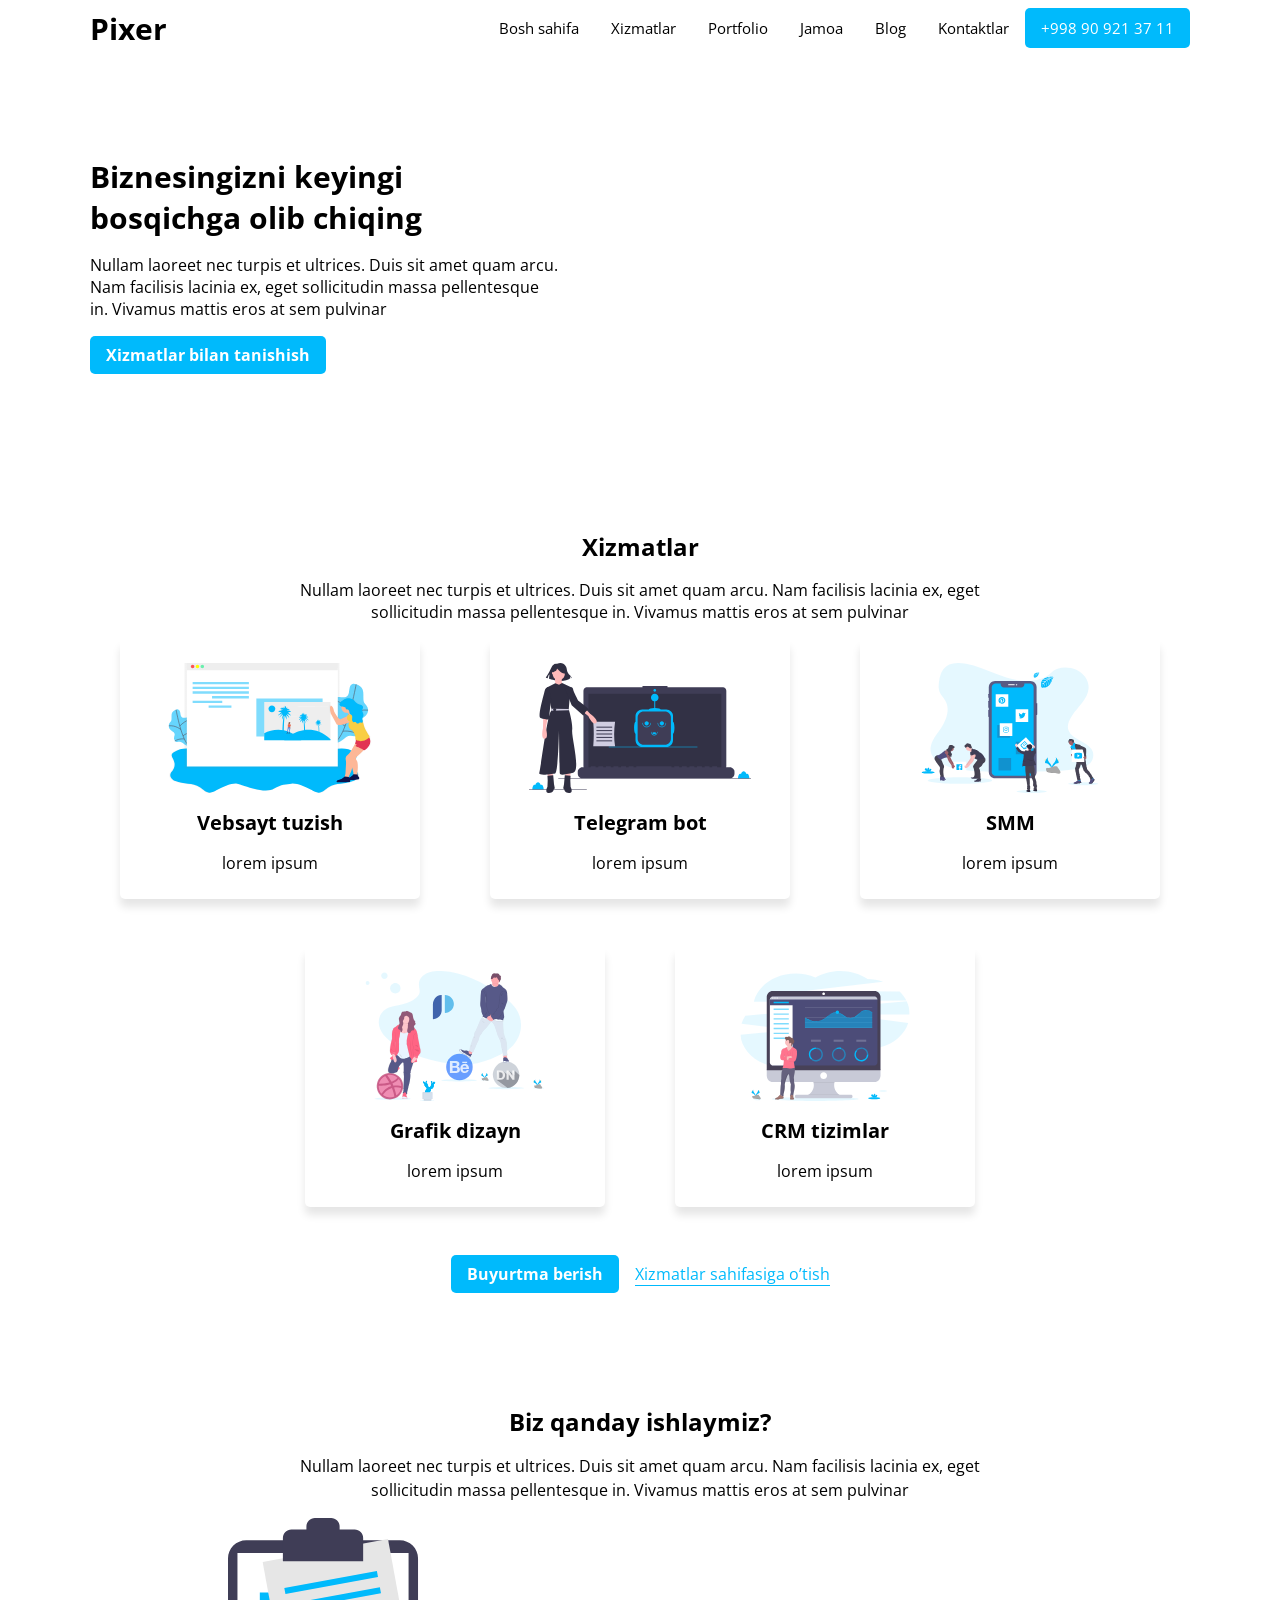
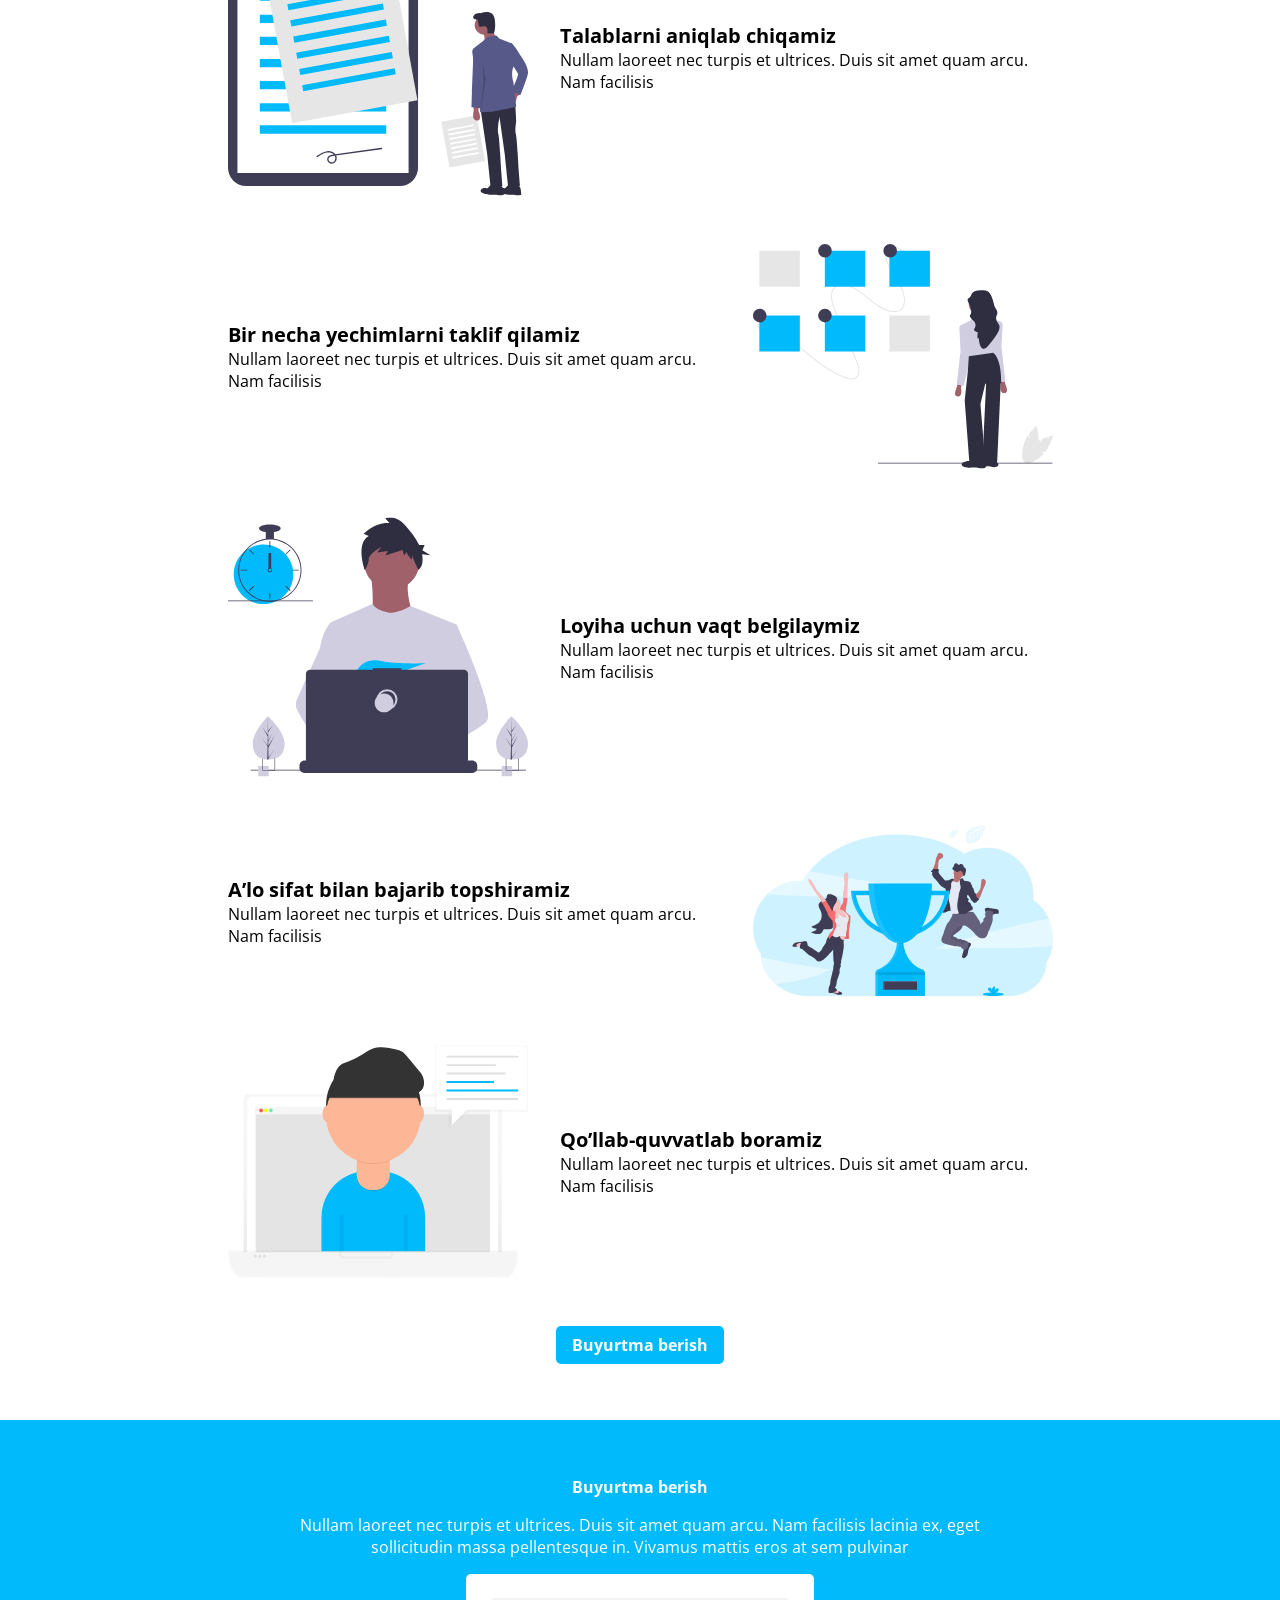
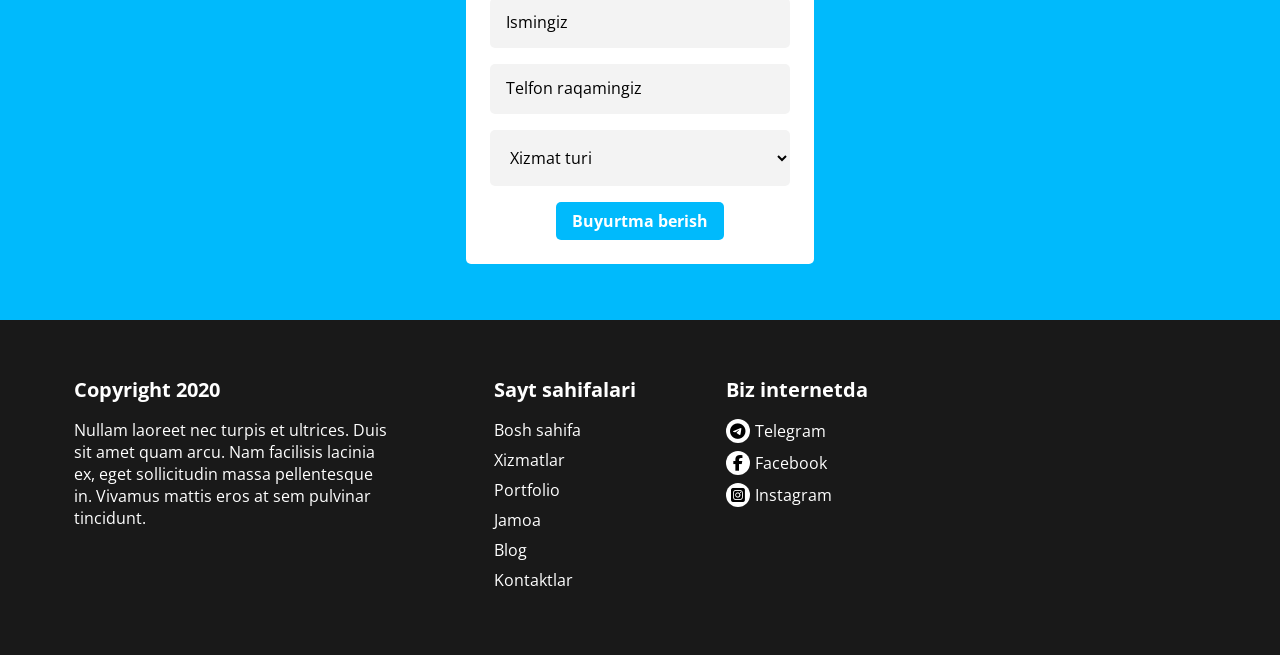
==== index.html @ 28dc3d65 "first pixer project by Maruf" ====
<!DOCTYPE html>
<html lang="en">

<head>
    <meta charset="UTF-8">
    <meta name="viewport" content="width=device-width, initial-scale=1.0">
    <title>Document</title>
    <link rel="stylesheet" href="./style.css">
    <link rel="stylesheet" href="https://cdnjs.cloudflare.com/ajax/libs/font-awesome/6.4.2/css/all.min.css"
        integrity="sha512-z3gLpd7yknf1YoNbCzqRKc4qyor8gaKU1qmn+CShxbuBusANI9QpRohGBreCFkKxLhei6S9CQXFEbbKuqLg0DA=="
        crossorigin="anonymous" referrerpolicy="no-referrer" />
</head>

<body>
    <header>
        <div class="container header__wrapper">
            <h1>Pixer</h1>
            <nav class="nav__wrapper">
                <ul class="list">

                </ul>
            </nav>
        </div>
    </header>
    <section class="main__section">
        <div class="container section__wrapper">
            <div class="main-section__info">
                <h2>Biznesingizni keyingi bosqichga
                    olib chiqing
                </h2>
                <p>
                    Nullam laoreet nec turpis et ultrices. Duis sit amet quam arcu. Nam facilisis lacinia ex, eget
                    sollicitudin massa pellentesque in. Vivamus mattis eros at sem pulvinar
                </p>
                <button type="submit">Xizmatlar bilan tanishish</button>
            </div>
            <iframe width="458" height="258"
                src="https://www.youtube.com/embed/Zd-twnYz2tE?si=4vcq_CEZ2XQ20uFf&amp;start=48"
                title="YouTube video player" frameborder="0"
                allow="accelerometer; autoplay; clipboard-write; encrypted-media; gyroscope; picture-in-picture; web-share"
                allowfullscreen>
            </iframe>
        </div>
    </section>
    <section class="service__section">
        <div class="container service__wrapper">
            <div class="service__title">
                <h2>Xizmatlar</h2>
                <p>Nullam laoreet nec turpis et ultrices. Duis sit amet quam arcu. Nam facilisis lacinia ex, eget
                    sollicitudin massa pellentesque in. Vivamus mattis eros at sem pulvinar
                </p>
            </div>
            <ul class="services">
                <li class="service">
                    <img src="./img/website-illustration.svg" alt="website img">
                    <h4>Vebsayt tuzish</h4>
                    <p>lorem ipsum</p>
                </li>
                <li class="service">
                    <img src="./img/bot-illustration.svg" alt="bot-illustration img">
                    <h4>Telegram bot</h4>
                    <p>lorem ipsum</p>
                </li>
                <li class="service">
                    <img src="./img/smm-illustration.svg" alt="smm-illustration img">
                    <h4>SMM</h4>
                    <p>lorem ipsum</p>
                </li>
                <li class="service">
                    <img src="./img/design-illustration.svg" alt="design-illustration img">
                    <h4>Grafik dizayn</h4>
                    <p>lorem ipsum</p>
                </li>
                <li class="service">
                    <img src="./img/crm-illustration.svg" alt="crm-illustration img">
                    <h4>CRM tizimlar</h4>
                    <p>lorem ipsum</p>
                </li>
            </ul>
            <div class="button__link">
                <button type="submit" class="btn">
                    Buyurtma berish
                </button>
                <a href="#">Xizmatlar sahifasiga o’tish</a>
            </div>

        </div>
    </section>
    <section class="working__section">
        <div class="container working__wrapper">
            <div class="working__title">
                <h2>Biz qanday ishlaymiz?</h2>
                <p>Nullam laoreet nec turpis et ultrices. Duis sit amet quam arcu. Nam facilisis lacinia ex, eget
                    sollicitudin massa pellentesque in. Vivamus mattis eros at sem pulvinar
                </p>
            </div>
            <ul>
                <li>
                    <img src="./img/talablar__work.svg" alt="talablar__work img">
                    <div class="work__title">
                        <h4>Talablarni aniqlab chiqamiz</h4>
                        <p>Nullam laoreet nec turpis et ultrices. Duis sit amet quam arcu. Nam facilisis</p>
                    </div>
                </li>
                <li>
                    <div class="work__title">
                        <h4>Bir necha yechimlarni taklif qilamiz</h4>
                        <p>Nullam laoreet nec turpis et ultrices. Duis sit amet quam arcu. Nam facilisis</p>
                    </div>
                    <img src="./img/taklif__work.svg" alt="taklif__work img">
                </li>
                <li>
                    <img src="./img/time__work.svg" alt="time__work img">
                    <div class="work__title">
                        <h4>Loyiha uchun vaqt belgilaymiz</h4>
                        <p>Nullam laoreet nec turpis et ultrices. Duis sit amet quam arcu. Nam facilisis</p>
                    </div>
                </li>
                <li>
                    <div class="work__title">
                        <h4>A’lo sifat bilan bajarib topshiramiz</h4>
                        <p>Nullam laoreet nec turpis et ultrices. Duis sit amet quam arcu. Nam facilisis</p>
                    </div>
                    <img src="./img/alo__daraja.svg" alt="alo__daraja img">
                </li>
                <li>
                    <img src="./img/user__work.svg" alt="user__work img">
                    <div class="work__title">
                        <h4>Qo’llab-quvvatlab boramiz</h4>
                        <p>Nullam laoreet nec turpis et ultrices. Duis sit amet quam arcu. Nam facilisis</p>
                    </div>
                </li>
            </ul>
            <div class="order__btn">
                <button type="submit">
                    Buyurtma berish
                </button>
            </div>

        </div>
    </section>
    <section class="order__section">
        <div class="container order__wrapper">
            <h2>Buyurtma berish</h2>
            <p>
                Nullam laoreet nec turpis et ultrices. Duis sit amet quam arcu. Nam facilisis lacinia ex, eget
                sollicitudin massa pellentesque in. Vivamus mattis eros at sem pulvinar
            </p>
            <form>
                <input type="text" placeholder="Ismingiz">
                <input type="tel" placeholder="Telfon raqamingiz">
                <select>
                    <option value="">Xizmat turi</option>
                    <option value="naqd">Naqd</option>
                    <option value="karta">Karta</option>
                </select>
                <div class="order__btn">
                    <button type="submit">
                        Buyurtma berish
                    </button>
                </div>
            </form>
        </div>
    </section>

    <footer class="footer">
        <div class="container footer__wrapper">
            <div class="footer-work__info">
                <h2>Copyright 2020</h2>
                <p>
                    Nullam laoreet nec turpis et ultrices. Duis sit amet quam arcu. Nam facilisis lacinia ex, eget
                    sollicitudin massa pellentesque in. Vivamus mattis eros at sem pulvinar tincidunt.
                </p>
            </div>

            <div class="footer__nav">
                <h2>Sayt sahifalari</h2>
                <ul class="list">

                </ul>
            </div>
            <div class="footer__networks">
                <h2>
                    Biz internetda
                </h2>
                <div class="network">
                    <a href="#"><i class="fa-brands fa-telegram"></i><p>Telegram</p></a>
                    
                </div>
                <div class="network">
                    <a href="#"><i class="fa-brands fa-facebook-f"></i><p>Facebook</p></a>
                    
                </div>
                <div class="network">
                    <a href="#"><i class="fa-brands fa-square-instagram"></i><p>Instagram</p></a>
                    
                </div>
            </div>
        </div>
    </footer>

    <script src="./script.js"></script>
</body>

</html>
---- style.css ----
@import url('https://fonts.googleapis.com/css2?family=Open+Sans:ital,wght@0,300;0,400;0,500;0,600;0,700;0,800;1,300;1,400;1,500;1,600;1,700;1,800&family=Poppins:ital,wght@0,300;0,400;0,500;0,600;0,700;0,800;0,900;1,300;1,400;1,500;1,600;1,700;1,800;1,900&display=swap');

.container {
    margin: 0px auto;
    padding: 0 16px;
    width: 1132px;
}

* {
    box-sizing: border-box;
    margin: 0;
    padding: 0;
    font-family: 'Open Sans', sans-serif;
}

ul li {
    list-style: none;
    padding: 0px;
}

/* header */
header {
    background: #FFF;
    box-shadow: 0px 4px 20px 0px rgba(0, 0, 0, 0.10);
}

.header__wrapper {
    display: flex;
    align-items: center;
    justify-content: space-between;

}

.header__wrapper h1 {
    display: flex;
    align-items: center;
    justify-content: flex-start;
    font-size: 30px;
    font-weight: 700;
    height: 20px;
    flex-shrink: 0;

}

.nav__wrapper ul {
    display: flex;
    align-items: center;
    justify-content: center;
}

.nav__wrapper ul li {
    padding: 16px;
    align-items: center;
    justify-content: center;
}

.nav__wrapper ul li a {
    text-decoration: none;
    color: #000;
    font-size: 15px;
    font-weight: 400;
    line-height: 24px;
}

.number {
    border-radius: 5px;
    background: var(--blue, #00BAFC);
    padding: 8px 16px !important;
}

.number__nav {
    color: #fff !important;
    font-size: 15px;
    font-weight: 700px;
}

/* main section */

.main__section {
    height: 418px;
    background-color: #fff;
    display: flex;
    align-items: center;
}

.section__wrapper {
    display: flex;
    align-items: center;
    justify-content: space-between;
    margin: auto;

}

.main-section__info {
    width: 470px;
}

.main-section__info h2 {
    color: #000;
    font-size: 30px;
    font-weight: 700;
}

.main-section__info p {
    margin: 16px 0px;
    color: #000;
    font-size: 16px;
    font-weight: 400;
}

.main-section__info button {
    padding: 8px 16px;
    border-radius: 5px;
    background: var(--blue, #00BAFC);
    border: none;
    color: #fff;
    font-size: 16px;
    font-weight: 700;
    cursor: pointer;
}

/* services */

.service__wrapper {
    padding: 56px 0px;
}

.service__title {
    display: flex;
    flex-direction: column;
    align-items: center;
}

.service__title h2 {
    color: #000;
    text-align: center;
    font-size: 24px;
    font-weight: 700;
}

.service__title p {
    width: 719px;
    text-align: center;
    margin: 16px 0px;
    color: #000;
    font-size: 16px;
    font-weight: 400;
}

.services {
    display: flex;
    align-items: center;
    flex-wrap: wrap;
    text-align: center;
    justify-content: center;
}

.service {
    display: flex;
    flex-direction: column;
    align-items: center;
    width: 300px;
    height: 260px;
    padding: 24px;
    border-radius: 5px;
    background: #FFF;
    box-shadow: 0px 8px 8px 0px rgba(0, 0, 0, 0.10);
    /* margin-bottom: 48px; */
    margin: 0 35px 48px 35px;
}

.service h4 {
    color: #000;
    font-size: 20px;
    font-weight: 700;
    margin: 16px 0px;
}

.service p {
    color: #000;
    font-size: 16px;
    font-weight: 400;
}

.button__link {
    display: flex;
    align-items: center;
    justify-content: center;
    gap: 16px;
}

.button__link button {
    padding: 8px 16px;
    border-radius: 5px;
    background: var(--blue, #00BAFC);
    border: none;
    color: #fff;
    cursor: pointer;
    font-size: 16px;
    font-weight: 700;
}

.button__link a {
    text-decoration: none;
    color: #00BAFC;
    border-bottom: 1px solid #00BAFC;
    font-size: 16px;
    font-weight: 400;
}


/* work  */

.working__wrapper {
    padding: 56px 0px;
    display: flex;
    flex-direction: column;
    align-items: center;
    justify-content: center;
}

.working__title {
    display: flex;
    flex-direction: column;
    align-items: center;
}

.working__title h2 {
    color: #000;
    font-size: 24px;
    font-weight: 700;
}

.working__title p {
    width: 719px;
    text-align: center;
    color: #000;
    font-size: 16px;
    font-weight: 400;
    line-height: 24px;
    margin: 16px auto;
}

.working__wrapper ul {
    display: flex;
    align-items: center;
    flex-direction: column;

}

.working__wrapper ul li {
    display: flex;
    align-items: center;
    justify-content: space-around;
    gap: 32px;
    margin-bottom: 48px;
}

.work__title h4 {
    color: #000;
    font-size: 20px;
    font-weight: 700;
}

.work__title p {
    width: 493px;
    color: #000;
    font-size: 16px;
    font-weight: 400;
}

.order__btn {
    display: block;
    padding: 8px 16px;
    display: flex;
    align-items: center;
    border-radius: 5px;
    background: var(--blue, #00BAFC);
}

.order__btn button {
    border: none;
    background-color: #00BAFC;
    color: #fff;
    font-size: 16px;
    font-weight: 700;
}

/* Buyurtma berish */


.order__section {
    background: var(--blue, #00BAFC);
    /* height: 543px; */
}

.order__wrapper {
    padding: 56px 0px;
    display: flex;
    align-items: center;
    flex-direction: column;
    justify-content: center;

}

.order__wrapper h2 {
    color: #FFF;
    font-size: 16px;
    font-weight: 700;
    text-align: center;
}

.order__wrapper p {
    width: 719px;
    color: #fff;
    font-size: 16px;
    font-weight: 400;
    text-align: center;
    margin: 16px 0px;
}

form {
    display: flex;
    align-items: center;
    flex-direction: column;
    justify-content: center;
    padding: 24px;
    width: 348px;
    height: 290px;
    background-color: #fff;
    border-radius: 5px;
}

form input {
    width: 100%;
    margin-bottom: 16px;
    padding: 16px;
    border-radius: 5px;
    background: var(--light-grey, #F3F3F3);
    border: none;
}

form input::placeholder {
    font-size: 16px;
    font-weight: 400;
    color: #000;
}
form select{
    width: 100%;
    margin-bottom: 16px;
    padding: 16px;
    border-radius: 5px;
    background: var(--light-grey, #F3F3F3);
    border: none;
    font-size: 16px;
    font-weight: 400;
    color: #000;
}

/* footer */
footer{
    background: var(--black, #191919);
}
.footer__wrapper{
    padding: 56px 0px;
    display: flex;
    align-items: start;
    justify-content: flex-start;
}

.footer-work__info{
    width: 320px;
    margin-right: 100px;
}


.footer-work__info h2{
    display: flex;
    align-items: center;
    font-size: 20px;
    font-weight: 700;
    color: #fff;
}

.footer-work__info p{
    display: flex;
    align-items: center;
    font-size: 16px;
    font-weight: 400;
    color: #fff;
    margin-top: 16px;
    
}

.footer__nav{
    display: flex;
    flex-direction: column;
    margin-right: 90px;
}

.footer__nav h2{
    color: #fff;
    font-size: 20px;
    font-weight: 700;
    display: flex;
    align-items: center;
}
.footer__nav ul{
    margin-top: 16px;
}
.footer__nav ul li{
    margin-bottom: 8px;
}
.footer__nav ul .number{
    display: none;
}
.footer__nav ul li a{
    text-decoration: none;
    font-size: 16px;
    font-weight: 400;
    color: #fff;
}

.footer__networks h2{
    color: #fff;
    font-size: 20px;
    font-weight: 700;
    display: flex;
    align-items: center;
}

.network{
    margin: 16px 0px -8px 0px;
}
.network a{
    display: flex;
    align-items: center;
    text-decoration: none;
    gap: 5px;
}


.network a i{
    display: flex;
    align-items: center;
    justify-content: center;
    width: 24px;
    height: 24px;
    background-color: #FFF;
    color: #000;
    border-radius: 100%;

}
.network a p{
    font-size: 16px;
    font-weight: 400;
    color: #fff;
}
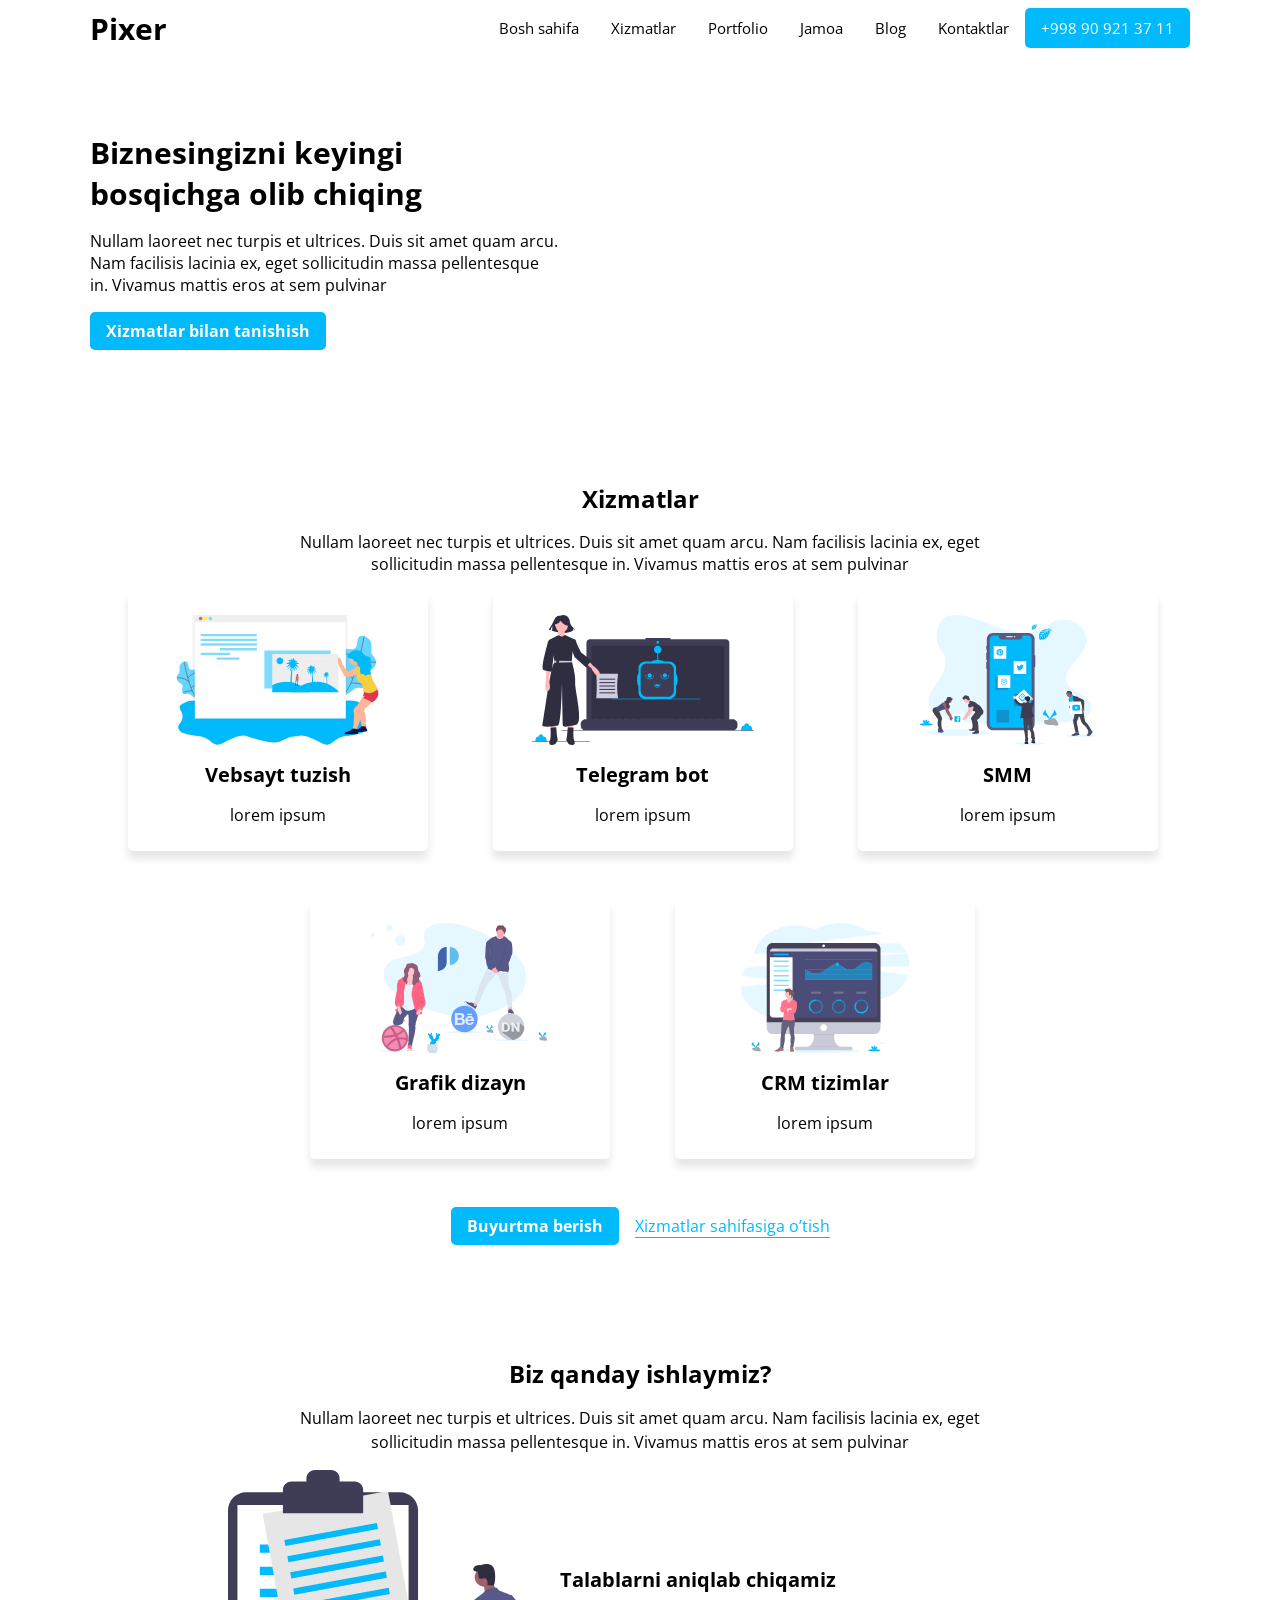
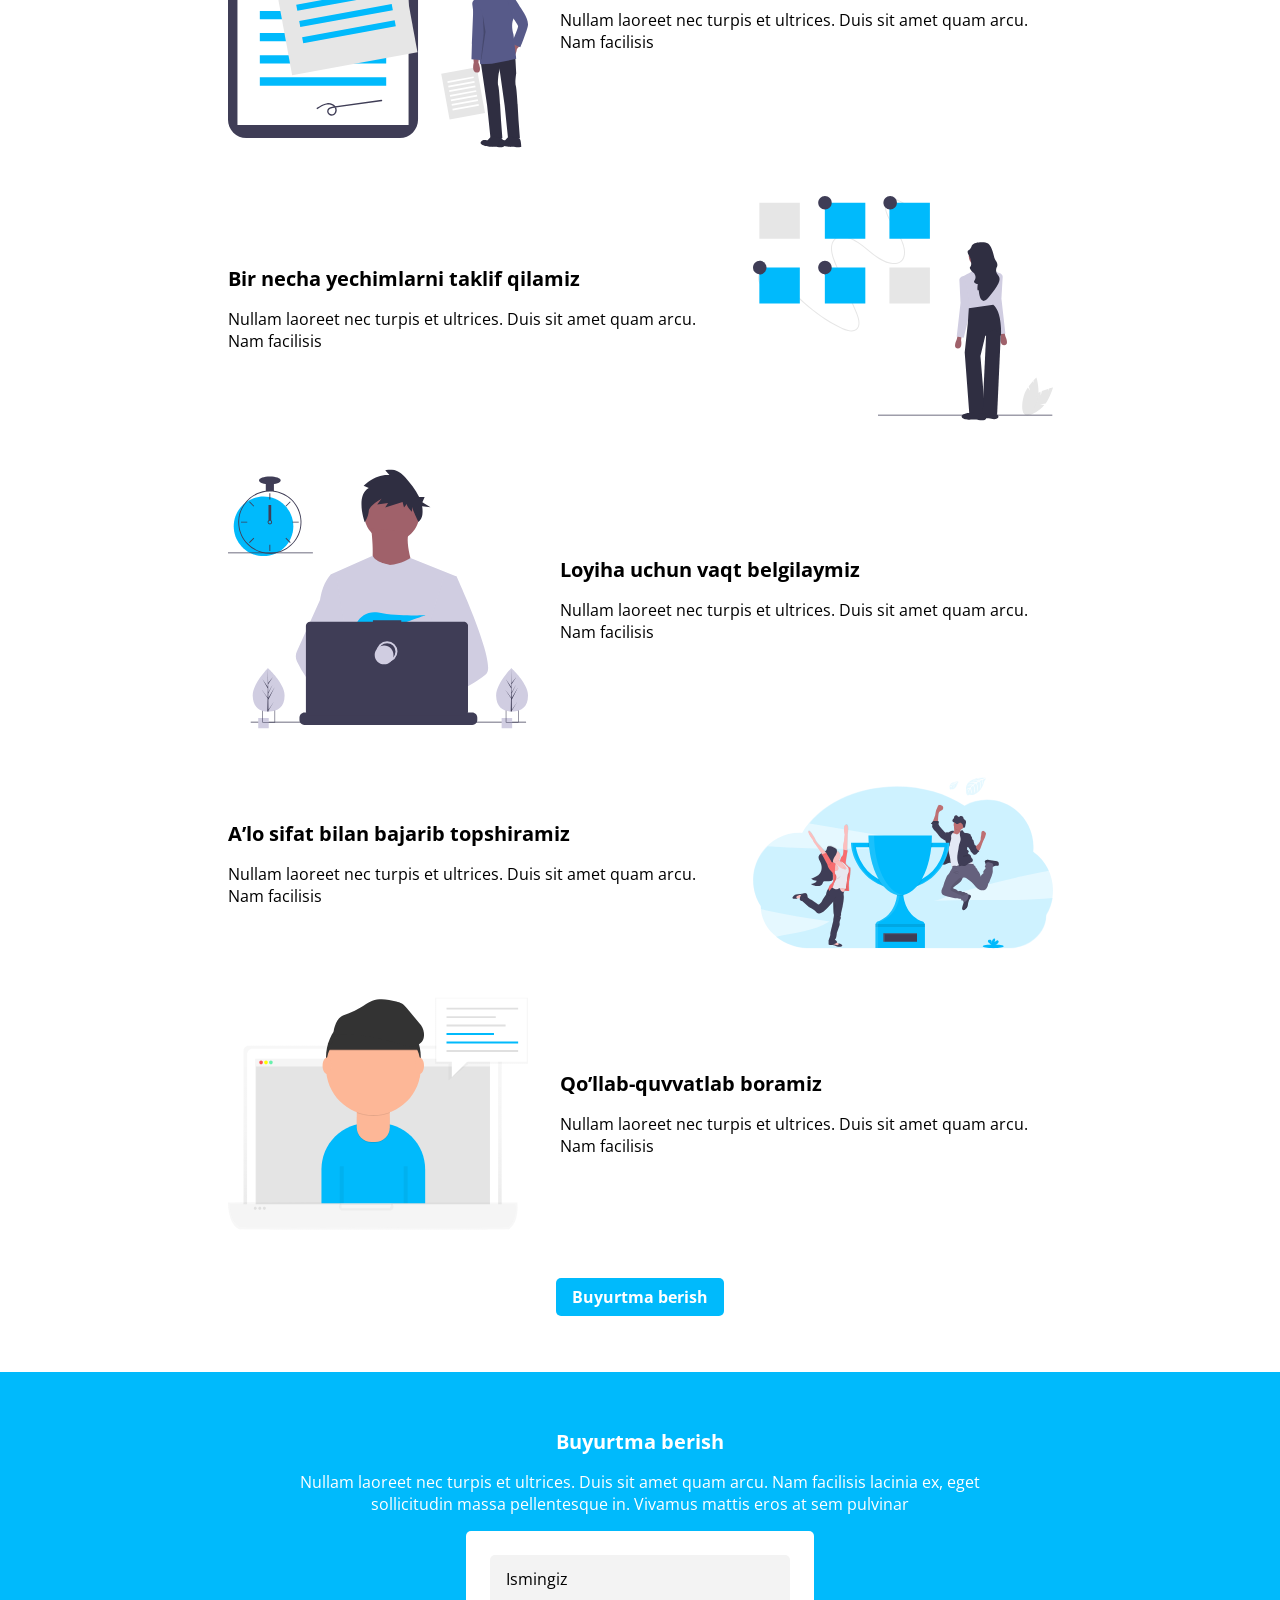
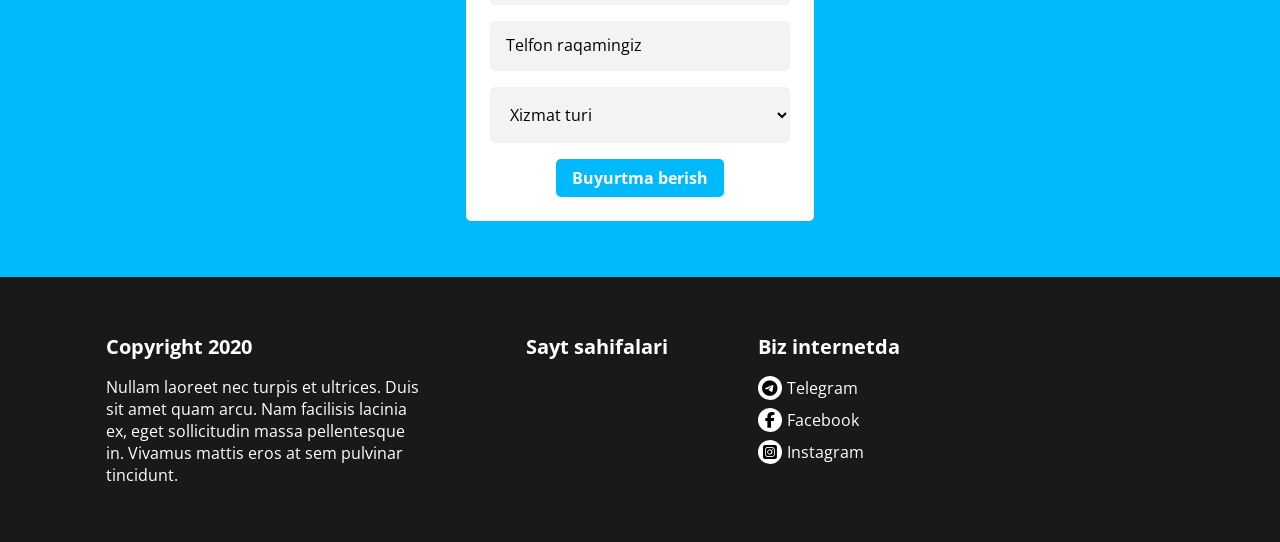
==== commit 7cbb410a: "responsive mobile version" ====
--- a/index.html
+++ b/index.html
@@ -13,135 +13,157 @@
 
 <body>
     <header>
-        <div class="container header__wrapper">
-            <h1>Pixer</h1>
-            <nav class="nav__wrapper">
-                <ul class="list">
-
-                </ul>
-            </nav>
+        <div class="container">
+            <div class="header__wrapper">
+                <h1>Pixer</h1>
+                <nav class="nav__wrapper">
+                    <ul class="list">
+
+                    </ul>
+                </nav>
+                <div class="mobile-btns">
+                    <button class="btn__bars" id="open" onclick="toggleMenu('open')"><i class="fa-solid fa-bars"></i></button>
+                    <button class="btn__bars" id="close" onclick="toggleMenu('close')"><i class="fa-solid fa-xmark"></i></button>
+                </div>
+            </div>
+        </div>
+        <div class="mobile-menu">
+            <div class="container">
+                <div class="mobile-menu-wrapper">
+                    <ul class="list">
+
+                    </ul>
+                </div>
+            </div>
         </div>
     </header>
     <section class="main__section">
-        <div class="container section__wrapper">
-            <div class="main-section__info">
-                <h2>Biznesingizni keyingi bosqichga
-                    olib chiqing
-                </h2>
-                <p>
-                    Nullam laoreet nec turpis et ultrices. Duis sit amet quam arcu. Nam facilisis lacinia ex, eget
-                    sollicitudin massa pellentesque in. Vivamus mattis eros at sem pulvinar
-                </p>
-                <button type="submit">Xizmatlar bilan tanishish</button>
-            </div>
-            <iframe width="458" height="258"
-                src="https://www.youtube.com/embed/Zd-twnYz2tE?si=4vcq_CEZ2XQ20uFf&amp;start=48"
-                title="YouTube video player" frameborder="0"
-                allow="accelerometer; autoplay; clipboard-write; encrypted-media; gyroscope; picture-in-picture; web-share"
-                allowfullscreen>
-            </iframe>
+        <div class="container ">
+            <div class="section__wrapper">
+                <div class="main-section__info">
+                    <h2>Biznesingizni keyingi bosqichga
+                        olib chiqing
+                    </h2>
+                    <p>
+                        Nullam laoreet nec turpis et ultrices. Duis sit amet quam arcu. Nam facilisis lacinia ex, eget
+                        sollicitudin massa pellentesque in. Vivamus mattis eros at sem pulvinar
+                    </p>
+                    <button type="submit">Xizmatlar bilan tanishish</button>
+                </div>
+                <iframe width="458" height="258"
+                    src="https://www.youtube.com/embed/Zd-twnYz2tE?si=4vcq_CEZ2XQ20uFf&amp;start=48"
+                    title="YouTube video player" frameborder="0"
+                    allow="accelerometer; autoplay; clipboard-write; encrypted-media; gyroscope; picture-in-picture; web-share"
+                    allowfullscreen>
+                </iframe>
+            </div>
         </div>
     </section>
     <section class="service__section">
-        <div class="container service__wrapper">
-            <div class="service__title">
-                <h2>Xizmatlar</h2>
-                <p>Nullam laoreet nec turpis et ultrices. Duis sit amet quam arcu. Nam facilisis lacinia ex, eget
-                    sollicitudin massa pellentesque in. Vivamus mattis eros at sem pulvinar
-                </p>
-            </div>
-            <ul class="services">
-                <li class="service">
-                    <img src="./img/website-illustration.svg" alt="website img">
-                    <h4>Vebsayt tuzish</h4>
-                    <p>lorem ipsum</p>
-                </li>
-                <li class="service">
-                    <img src="./img/bot-illustration.svg" alt="bot-illustration img">
-                    <h4>Telegram bot</h4>
-                    <p>lorem ipsum</p>
-                </li>
-                <li class="service">
-                    <img src="./img/smm-illustration.svg" alt="smm-illustration img">
-                    <h4>SMM</h4>
-                    <p>lorem ipsum</p>
-                </li>
-                <li class="service">
-                    <img src="./img/design-illustration.svg" alt="design-illustration img">
-                    <h4>Grafik dizayn</h4>
-                    <p>lorem ipsum</p>
-                </li>
-                <li class="service">
-                    <img src="./img/crm-illustration.svg" alt="crm-illustration img">
-                    <h4>CRM tizimlar</h4>
-                    <p>lorem ipsum</p>
-                </li>
-            </ul>
-            <div class="button__link">
-                <button type="submit" class="btn">
-                    Buyurtma berish
-                </button>
-                <a href="#">Xizmatlar sahifasiga o’tish</a>
+        <div class="container">
+            <div class="service__wrapper">
+                <div class="service__title">
+                    <h2>Xizmatlar</h2>
+                    <p>Nullam laoreet nec turpis et ultrices. Duis sit amet quam arcu. Nam facilisis lacinia ex, eget
+                        sollicitudin massa pellentesque in. Vivamus mattis eros at sem pulvinar
+                    </p>
+                </div>
+                <ul class="services">
+                    <li class="service">
+                        <img src="./img/website-illustration.svg" alt="website img">
+                        <h4>Vebsayt tuzish</h4>
+                        <p>lorem ipsum</p>
+                    </li>
+                    <li class="service">
+                        <img src="./img/bot-illustration.svg" alt="bot-illustration img">
+                        <h4>Telegram bot</h4>
+                        <p>lorem ipsum</p>
+                    </li>
+                    <li class="service">
+                        <img src="./img/smm-illustration.svg" alt="smm-illustration img">
+                        <h4>SMM</h4>
+                        <p>lorem ipsum</p>
+                    </li>
+                    <li class="service">
+                        <img src="./img/design-illustration.svg" alt="design-illustration img">
+                        <h4>Grafik dizayn</h4>
+                        <p>lorem ipsum</p>
+                    </li>
+                    <li class="service">
+                        <img src="./img/crm-illustration.svg" alt="crm-illustration img">
+                        <h4>CRM tizimlar</h4>
+                        <p>lorem ipsum</p>
+                    </li>
+                </ul>
+                <div class="button__link">
+                    <button type="submit" class="btn">
+                        Buyurtma berish
+                    </button>
+                    <a href="#">Xizmatlar sahifasiga o’tish</a>
+                </div>
             </div>
 
         </div>
     </section>
     <section class="working__section">
-        <div class="container working__wrapper">
-            <div class="working__title">
-                <h2>Biz qanday ishlaymiz?</h2>
-                <p>Nullam laoreet nec turpis et ultrices. Duis sit amet quam arcu. Nam facilisis lacinia ex, eget
-                    sollicitudin massa pellentesque in. Vivamus mattis eros at sem pulvinar
-                </p>
-            </div>
-            <ul>
-                <li>
-                    <img src="./img/talablar__work.svg" alt="talablar__work img">
-                    <div class="work__title">
-                        <h4>Talablarni aniqlab chiqamiz</h4>
-                        <p>Nullam laoreet nec turpis et ultrices. Duis sit amet quam arcu. Nam facilisis</p>
-                    </div>
-                </li>
-                <li>
-                    <div class="work__title">
-                        <h4>Bir necha yechimlarni taklif qilamiz</h4>
-                        <p>Nullam laoreet nec turpis et ultrices. Duis sit amet quam arcu. Nam facilisis</p>
-                    </div>
-                    <img src="./img/taklif__work.svg" alt="taklif__work img">
-                </li>
-                <li>
-                    <img src="./img/time__work.svg" alt="time__work img">
-                    <div class="work__title">
-                        <h4>Loyiha uchun vaqt belgilaymiz</h4>
-                        <p>Nullam laoreet nec turpis et ultrices. Duis sit amet quam arcu. Nam facilisis</p>
-                    </div>
-                </li>
-                <li>
-                    <div class="work__title">
-                        <h4>A’lo sifat bilan bajarib topshiramiz</h4>
-                        <p>Nullam laoreet nec turpis et ultrices. Duis sit amet quam arcu. Nam facilisis</p>
-                    </div>
-                    <img src="./img/alo__daraja.svg" alt="alo__daraja img">
-                </li>
-                <li>
-                    <img src="./img/user__work.svg" alt="user__work img">
-                    <div class="work__title">
-                        <h4>Qo’llab-quvvatlab boramiz</h4>
-                        <p>Nullam laoreet nec turpis et ultrices. Duis sit amet quam arcu. Nam facilisis</p>
-                    </div>
-                </li>
-            </ul>
-            <div class="order__btn">
-                <button type="submit">
-                    Buyurtma berish
-                </button>
+        <div class="container">
+            <div class="working__wrapper">
+                <div class="working__title">
+                    <h2>Biz qanday ishlaymiz?</h2>
+                    <p>Nullam laoreet nec turpis et ultrices. Duis sit amet quam arcu. Nam facilisis lacinia ex, eget
+                        sollicitudin massa pellentesque in. Vivamus mattis eros at sem pulvinar
+                    </p>
+                </div>
+                <ul>
+                    <li class="reverse">
+                        <img src="./img/talablar__work.svg" alt="talablar__work img">
+                        <div class="work__title">
+                            <h4>Talablarni aniqlab chiqamiz</h4>
+                            <p>Nullam laoreet nec turpis et ultrices. Duis sit amet quam arcu. Nam facilisis</p>
+                        </div>
+                    </li>
+                    <li>
+                        <div class="work__title">
+                            <h4>Bir necha yechimlarni taklif qilamiz</h4>
+                            <p>Nullam laoreet nec turpis et ultrices. Duis sit amet quam arcu. Nam facilisis</p>
+                        </div>
+                        <img src="./img/taklif__work.svg" alt="taklif__work img">
+                    </li>
+                    <li class="reverse">
+                        <img src="./img/time__work.svg" alt="time__work img">
+                        <div class="work__title">
+                            <h4>Loyiha uchun vaqt belgilaymiz</h4>
+                            <p>Nullam laoreet nec turpis et ultrices. Duis sit amet quam arcu. Nam facilisis</p>
+                        </div>
+                    </li>
+                    <li>
+                        <div class="work__title">
+                            <h4>A’lo sifat bilan bajarib topshiramiz</h4>
+                            <p>Nullam laoreet nec turpis et ultrices. Duis sit amet quam arcu. Nam facilisis</p>
+                        </div>
+                        <img src="./img/alo__daraja.svg" alt="alo__daraja img">
+                    </li>
+                    <li class="reverse">
+                        <img src="./img/user__work.svg" alt="user__work img">
+                        <div class="work__title">
+                            <h4>Qo’llab-quvvatlab boramiz</h4>
+                            <p>Nullam laoreet nec turpis et ultrices. Duis sit amet quam arcu. Nam facilisis</p>
+                        </div>
+                    </li>
+                </ul>
+                <div class="order__btn">
+                    <button type="submit">
+                        Buyurtma berish
+                    </button>
+                </div>
             </div>
 
         </div>
     </section>
     <section class="order__section">
-        <div class="container order__wrapper">
-            <h2>Buyurtma berish</h2>
+        <div class="container">
+            <div class="order__wrapper">
+                <h2>Buyurtma berish</h2>
             <p>
                 Nullam laoreet nec turpis et ultrices. Duis sit amet quam arcu. Nam facilisis lacinia ex, eget
                 sollicitudin massa pellentesque in. Vivamus mattis eros at sem pulvinar
@@ -160,40 +182,49 @@
                     </button>
                 </div>
             </form>
+            </div>
         </div>
     </section>
 
     <footer class="footer">
-        <div class="container footer__wrapper">
-            <div class="footer-work__info">
-                <h2>Copyright 2020</h2>
-                <p>
-                    Nullam laoreet nec turpis et ultrices. Duis sit amet quam arcu. Nam facilisis lacinia ex, eget
-                    sollicitudin massa pellentesque in. Vivamus mattis eros at sem pulvinar tincidunt.
-                </p>
-            </div>
-
-            <div class="footer__nav">
-                <h2>Sayt sahifalari</h2>
-                <ul class="list">
-
-                </ul>
-            </div>
-            <div class="footer__networks">
-                <h2>
-                    Biz internetda
-                </h2>
-                <div class="network">
-                    <a href="#"><i class="fa-brands fa-telegram"></i><p>Telegram</p></a>
-                    
-                </div>
-                <div class="network">
-                    <a href="#"><i class="fa-brands fa-facebook-f"></i><p>Facebook</p></a>
-                    
-                </div>
-                <div class="network">
-                    <a href="#"><i class="fa-brands fa-square-instagram"></i><p>Instagram</p></a>
-                    
+        <div class="container">
+            <div class="footer__wrapper">
+                <div class="footer-work__info">
+                    <h2>Copyright 2020</h2>
+                    <p>
+                        Nullam laoreet nec turpis et ultrices. Duis sit amet quam arcu. Nam facilisis lacinia ex, eget
+                        sollicitudin massa pellentesque in. Vivamus mattis eros at sem pulvinar tincidunt.
+                    </p>
+                </div>
+    
+                <div class="footer__nav">
+                    <h2>Sayt sahifalari</h2>
+                    <ul class="list">
+    
+                    </ul>
+                </div>
+                <div class="footer__networks">
+                    <h2>
+                        Biz internetda
+                    </h2>
+                    <div class="network">
+                        <a href="#"><i class="fa-brands fa-telegram"></i>
+                            <p>Telegram</p>
+                        </a>
+    
+                    </div>
+                    <div class="network">
+                        <a href="#"><i class="fa-brands fa-facebook-f"></i>
+                            <p>Facebook</p>
+                        </a>
+    
+                    </div>
+                    <div class="network">
+                        <a href="#"><i class="fa-brands fa-square-instagram"></i>
+                            <p>Instagram</p>
+                        </a>
+    
+                    </div>
                 </div>
             </div>
         </div>
--- a/style.css
+++ b/style.css
@@ -3,7 +3,8 @@
 .container {
     margin: 0px auto;
     padding: 0 16px;
-    width: 1132px;
+    max-width: 1132px;
+    width: 100%;
 }
 
 * {
@@ -28,6 +29,7 @@
     display: flex;
     align-items: center;
     justify-content: space-between;
+    /* box-shadow: 0px 4px 20px 0px rgba(0, 0, 0, 0.10); */
 
 }
 
@@ -73,21 +75,32 @@
     font-size: 15px;
     font-weight: 700px;
 }
+.mobile-btns{
+    display: none;
+}
+.btn__bars {
+    width: 40px;
+    height: 40px;
+    border: none;
+    background: none;
+    outline: none;
+    font-size: 18px;
+    cursor: pointer;
+}
 
 /* main section */
 
 .main__section {
-    height: 418px;
     background-color: #fff;
-    display: flex;
-    align-items: center;
+
+
 }
 
 .section__wrapper {
     display: flex;
     align-items: center;
     justify-content: space-between;
-    margin: auto;
+    padding: 56px 0px;
 
 }
 
@@ -166,7 +179,7 @@
     background: #FFF;
     box-shadow: 0px 8px 8px 0px rgba(0, 0, 0, 0.10);
     /* margin-bottom: 48px; */
-    margin: 0 35px 48px 35px;
+    margin: 0 30px 48px 35px;
 }
 
 .service h4 {
@@ -212,7 +225,7 @@
 /* work  */
 
 .working__wrapper {
-    padding: 56px 0px;
+    padding: 56px 16px;
     display: flex;
     flex-direction: column;
     align-items: center;
@@ -260,6 +273,7 @@
     color: #000;
     font-size: 20px;
     font-weight: 700;
+    margin-bottom: 16px;
 }
 
 .work__title p {
@@ -295,7 +309,7 @@
 }
 
 .order__wrapper {
-    padding: 56px 0px;
+    padding: 56px 16px;
     display: flex;
     align-items: center;
     flex-direction: column;
@@ -305,7 +319,7 @@
 
 .order__wrapper h2 {
     color: #FFF;
-    font-size: 16px;
+    font-size: 20px;
     font-weight: 700;
     text-align: center;
 }
@@ -345,7 +359,8 @@
     font-weight: 400;
     color: #000;
 }
-form select{
+
+form select {
     width: 100%;
     margin-bottom: 16px;
     padding: 16px;
@@ -358,23 +373,24 @@
 }
 
 /* footer */
-footer{
+footer {
     background: var(--black, #191919);
 }
-.footer__wrapper{
-    padding: 56px 0px;
+
+.footer__wrapper {
+    padding: 56px 16px;
     display: flex;
     align-items: start;
     justify-content: flex-start;
 }
 
-.footer-work__info{
+.footer-work__info {
     width: 320px;
     margin-right: 100px;
 }
 
 
-.footer-work__info h2{
+.footer-work__info h2 {
     display: flex;
     align-items: center;
     font-size: 20px;
@@ -382,46 +398,50 @@
     color: #fff;
 }
 
-.footer-work__info p{
+.footer-work__info p {
     display: flex;
     align-items: center;
     font-size: 16px;
     font-weight: 400;
     color: #fff;
     margin-top: 16px;
-    
-}
-
-.footer__nav{
+
+}
+
+.footer__nav {
     display: flex;
     flex-direction: column;
     margin-right: 90px;
 }
 
-.footer__nav h2{
+.footer__nav h2 {
     color: #fff;
     font-size: 20px;
     font-weight: 700;
     display: flex;
     align-items: center;
 }
-.footer__nav ul{
+
+.footer__nav ul {
     margin-top: 16px;
 }
-.footer__nav ul li{
+
+.footer__nav ul li {
     margin-bottom: 8px;
 }
-.footer__nav ul .number{
+
+.footer__nav ul .number {
     display: none;
 }
-.footer__nav ul li a{
+
+.footer__nav ul li a {
     text-decoration: none;
     font-size: 16px;
     font-weight: 400;
     color: #fff;
 }
 
-.footer__networks h2{
+.footer__networks h2 {
     color: #fff;
     font-size: 20px;
     font-weight: 700;
@@ -429,10 +449,11 @@
     align-items: center;
 }
 
-.network{
+.network {
     margin: 16px 0px -8px 0px;
 }
-.network a{
+
+.network a {
     display: flex;
     align-items: center;
     text-decoration: none;
@@ -440,7 +461,7 @@
 }
 
 
-.network a i{
+.network a i {
     display: flex;
     align-items: center;
     justify-content: center;
@@ -451,8 +472,371 @@
     border-radius: 100%;
 
 }
-.network a p{
-    font-size: 16px;
-    font-weight: 400;
-    color: #fff;
-}
+
+.network a p {
+    font-size: 16px;
+    font-weight: 400;
+    color: #fff;
+}
+
+
+/* Responsive max-- 900 px*/
+
+@media only screen and (max-width:900px) {
+
+    .header__wrapper {
+        display: flex;
+        align-items: center;
+        justify-content: space-between;
+
+    }
+
+    .header__wrapper h1 {
+        font-size: 26px;
+        font-weight: 650;
+        flex-shrink: 0;
+
+    }
+
+    .nav__wrapper ul li {
+        padding: 12px;
+
+    }
+
+    .nav__wrapper ul li a {
+        font-size: 15px;
+    }
+
+    .number {
+        margin-left: 10px;
+        padding: 4px 8px !important;
+    }
+
+
+    /* main section */
+    .section__wrapper {
+        padding: 30px 0px;
+    }
+
+    iframe {
+        width: 400px;
+        height: 230px;
+    }
+
+    .main-section__info {
+        width: 350px;
+    }
+
+    .main-section__info h2 {
+
+        font-size: 25px;
+        font-weight: 600;
+    }
+
+    .main-section__info p {
+        margin: 12px 0px;
+        color: #000;
+        font-size: 14px;
+        font-weight: 400;
+    }
+
+    .main-section__info button {
+        padding: 5px 12px;
+        border-radius: 3px;
+
+        font-size: 14px;
+        font-weight: 600;
+
+    }
+
+    /* service */
+    .service__wrapper {
+        padding: 30px 0px;
+    }
+
+    .service__title h2 {
+
+        font-size: 25px;
+        font-weight: 500;
+    }
+
+    .service__title p {
+        font-size: 14px;
+        font-weight: 400;
+        width: 650px;
+    }
+
+    .service h4 {
+        font-size: 16px;
+        font-weight: 700;
+        margin: 16px 0px;
+    }
+
+    .service p {
+        color: #000;
+        font-size: 16px;
+        font-weight: 400;
+    }
+
+
+    .button__link button {
+        padding: 5px 10px;
+        font-size: 14px;
+        font-weight: 500;
+    }
+
+    .button__link a {
+        font-size: 14px;
+        font-weight: 400;
+    }
+
+    /* work */
+
+    .working__wrapper {
+        padding: 30px 0px;
+
+    }
+
+    .working__title h2 {
+
+        font-size: 25px;
+        font-weight: 500;
+    }
+
+    .working__title p {
+        width: 650px;
+        font-size: 16px;
+        font-weight: 400;
+        line-height: 24px;
+
+    }
+
+
+    .working__wrapper ul li {
+        gap: 26px;
+        margin-bottom: 36px;
+    }
+
+    .working__wrapper ul li img {
+        width: 250px;
+        height: 230px;
+    }
+
+    .work__title h4 {
+        font-size: 23px;
+        font-weight: 600;
+        margin-bottom: 13px;
+    }
+
+    .work__title p {
+        font-size: 14px;
+    }
+
+    .order__btn button {
+        font-weight: 650;
+        padding: 5px 8px;
+
+    }
+
+    /*  order */
+    .order__wrapper h2 {
+        font-weight: 600;
+    }
+
+    .order__wrapper p {
+        font-size: 14px;
+    }
+
+
+    form input::placeholder {
+        font-size: 14px;
+        font-weight: 400;
+    }
+
+    form select {
+        margin-bottom: 15px;
+        padding: 15px;
+        font-size: 14px;
+        font-weight: 400;
+    }
+
+    /* footer */
+
+    .footer-work__info h2 {
+        font-weight: 600;
+    }
+
+    .footer-work__info p {
+        font-size: 14px;
+        margin-top: 10px;
+    }
+
+    .footer__nav h2 {
+        font-weight: 600;
+    }
+
+    .footer__nav ul {
+        margin-top: 10px;
+    }
+
+    .footer__nav ul li {
+        margin-bottom: 5px;
+    }
+
+    .footer__networks h2 {
+        font-weight: 600;
+    }
+
+    .network a p {
+        font-weight: 400;
+    }
+
+}
+
+/* Responsive max-- 768 px */
+
+@media only screen and (max-width:768px) {
+    .header__wrapper {
+        height: 60px;
+    }
+
+    .nav__wrapper {
+        display: none;
+    }
+
+    .mobile-btns {
+        display: flex;
+    }
+
+    .section__wrapper {
+        flex-direction: column;
+    }
+.service__title p{
+    width: 100%;
+}
+    .main-section__info {
+        width: 100%;
+        display: flex;
+        align-items: center;
+        justify-content: center;
+        flex-direction: column;
+    }
+
+    .main-section__info h2,
+    .main-section__info p {
+        text-align: center;
+    }
+
+    .main-section__info button {
+        margin-bottom: 32px;
+        height: 40px;
+    }
+
+    iframe {
+        width: 70vw;
+        height: 40vw;
+    }
+    .working__title p{
+        width: 100%;
+    }
+    .working__wrapper ul li img{
+        width: 200px;
+        height: 120px;
+    }
+    .working__wrapper ul li {
+        flex: 1;
+    }
+    .work__title h4, .work__title p{
+        width: 100%;
+    }
+    .order__wrapper p{
+        width: 100%;
+    }
+    .footer__wrapper{
+        flex-direction: column;
+        align-items: center;
+        justify-content: center;
+    }
+    .footer__wrapper .footer-work__info, .footer__wrapper .footer__nav{
+        width: 100%;
+        margin: 0;
+    }
+    .footer-work__info h2, .footer-work__info p{
+        text-align: center;
+        width: 100%;
+        display: block;
+        margin-bottom: 16px;
+    }
+    .footer__nav h2, .footer__networks h2{
+        display: block;
+        text-align: center;
+
+    }
+    .footer__nav ul li{
+        text-align: center;
+    }
+    .footer__networks{
+        width: 100%;
+        text-align: center;
+    }
+    .network{
+        display: flex;
+        align-items: center;
+        justify-content: center;
+    }
+
+
+    .mobile-menu{
+        display: block !important;
+    }
+}
+
+
+@media only screen and (max-width:575px) {
+    .working__wrapper ul li{
+        flex-direction: column;
+    }
+    .working__wrapper ul li.reverse{
+        flex-direction: column-reverse;
+    }
+}
+
+/* MOBILE MENU */
+.mobile-menu{
+    display: none;
+}
+
+
+.mobile-menu-wrapper{
+    background-color: white;
+    position: fixed;
+    top: 60px;
+    left: 0;
+    right: 0;
+    z-index: 10;
+    padding: 32px 0;
+    transform: translateY(calc(-100% - 60px));
+    transition: all .3s ease-in-out;
+}
+
+.mobile-menu-wrapper.open{
+    transform: translateY(0);
+
+}
+.mobile-menu-wrapper ul li{
+    display: flex;
+    align-items: center;
+    justify-content: center;
+    margin-bottom: 12px;
+}
+
+.mobile-menu-wrapper ul li a{
+    text-decoration: none;
+    color: #212121;
+    font-weight: 500;
+}
+.mobile-menu-wrapper ul li.number{
+    height: 40px;
+    max-width: 200px;
+    margin: 0 auto;
+}
